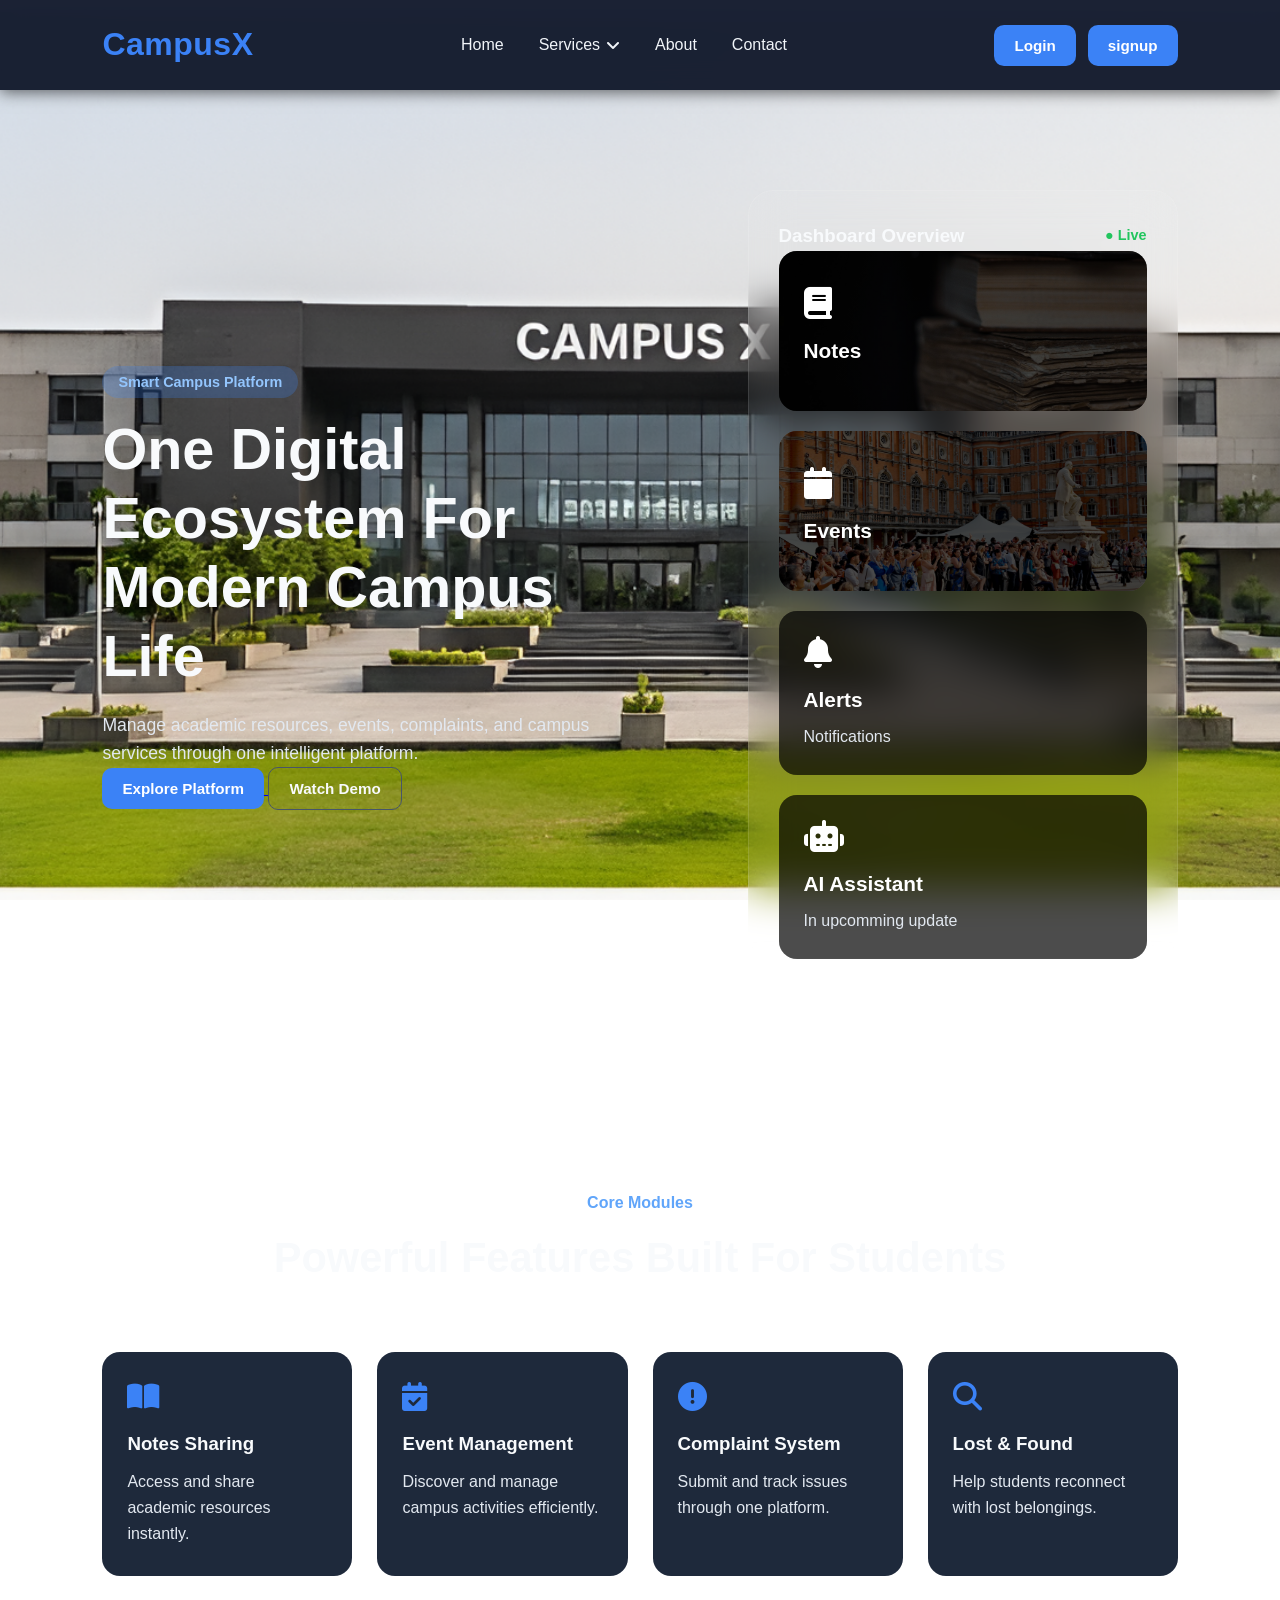
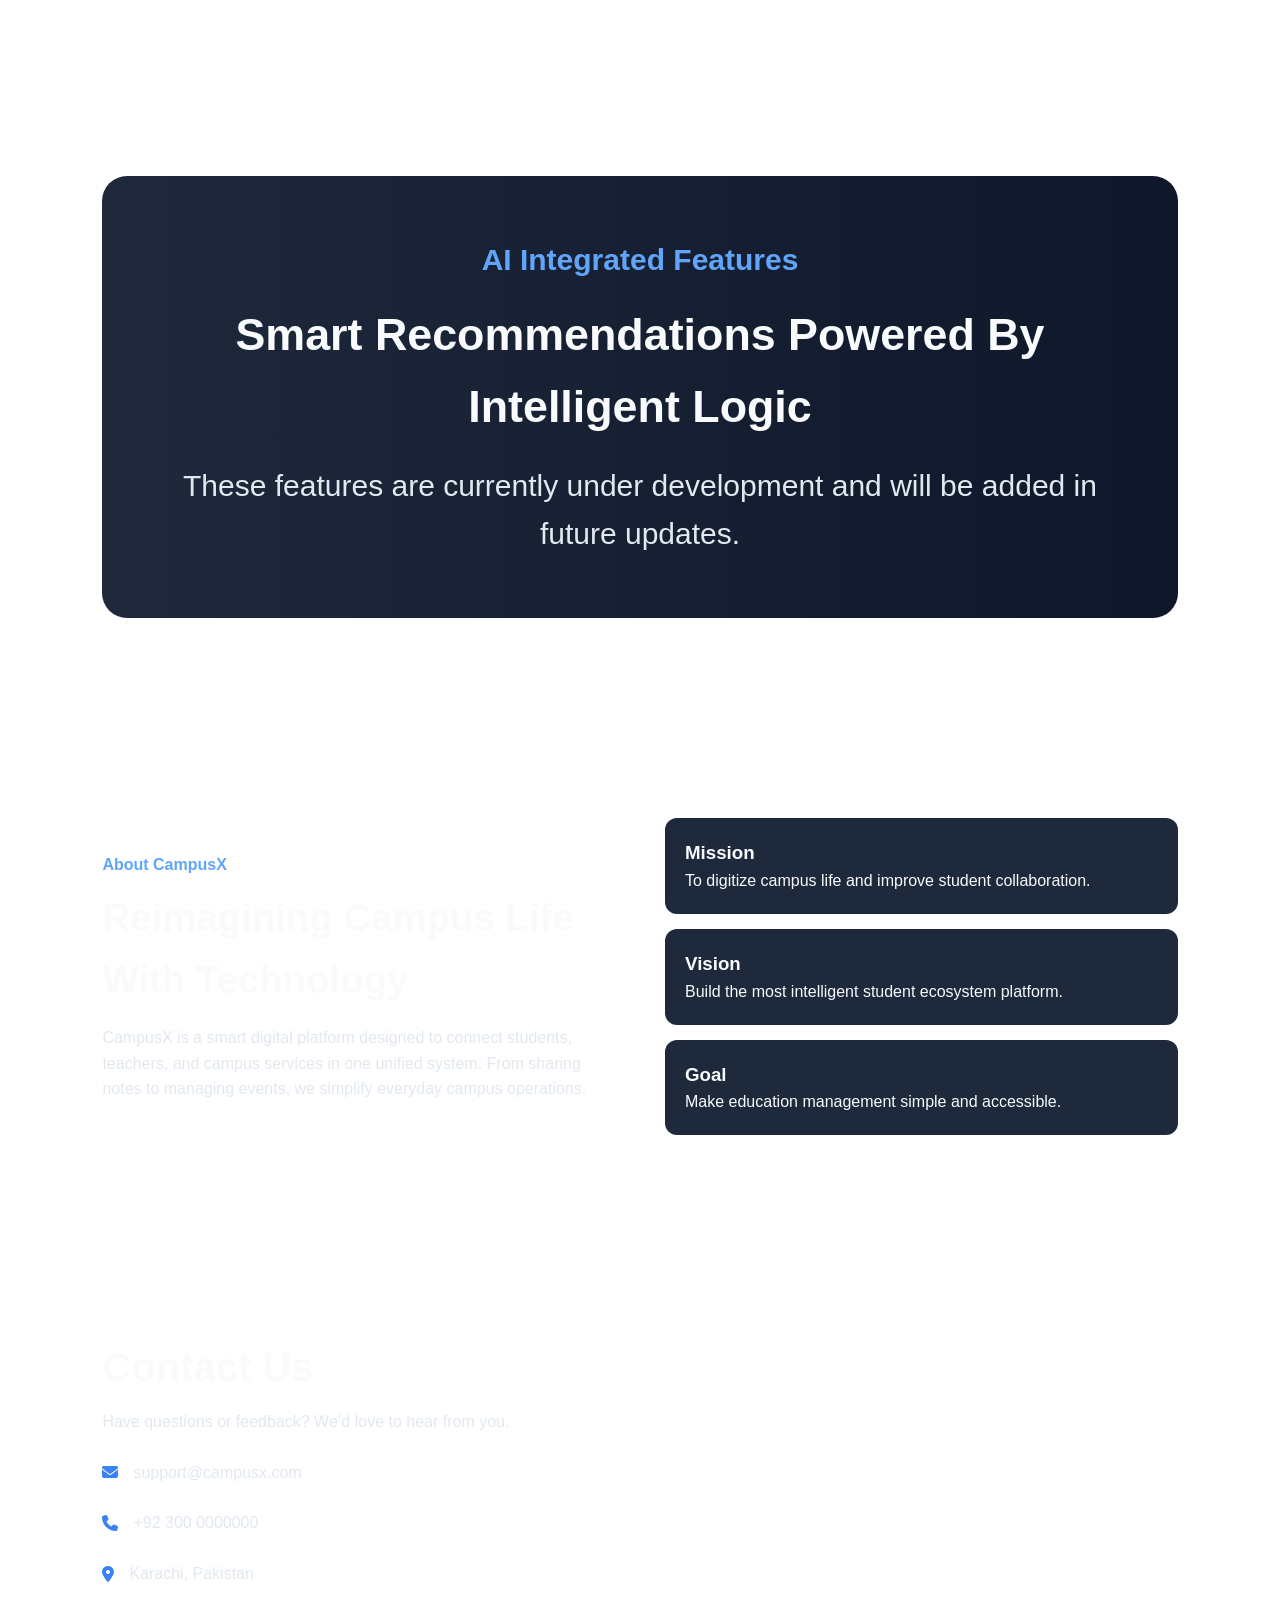
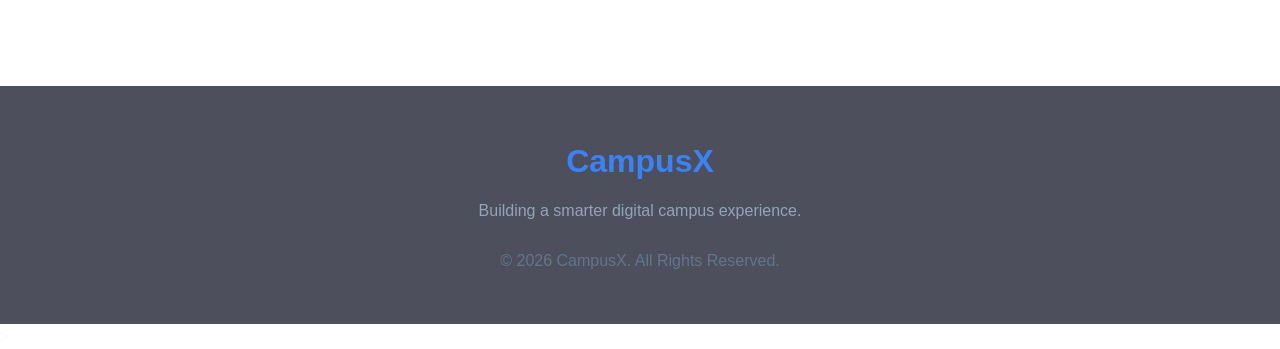
==== CampusX/FRONTEND/html/index.html @ cc193597 "Add files via upload" ====
<!DOCTYPE html>
<html lang="en">
<head>
    <meta charset="UTF-8">
    <meta name="viewport" content="width=device-width, initial-scale=1.0">
    <title>CampusX</title>

    <link rel="stylesheet" href="../css/index.css">
    <link rel="stylesheet" href="https://cdnjs.cloudflare.com/ajax/libs/font-awesome/6.5.1/css/all.min.css">
    <link rel="stylesheet" href="css/animation.css">
    <link rel="stylesheet" href="../css/responsive.css">
</head>
<body>
    
    <header class="navbar">

        <div class="logo">
            CampusX
        </div>
        <nav>
            <ul class="nav-links">
                <li><a href="#">Home</a></li>
           <li class="dropdown">
    <a href="#" class="dropdown-toggle">
        Services
        <i class="fa-solid fa-angle-down"></i>
    </a>

   <ul class="dropdown-menu" >
    <li><a href="notes.html">Notes</a></li>
    <li><a href="events.html">Events</a></li>
    <li><a href="complaints.html">Complaints</a></li>
    <li><a href="lostfound.html">Lost & Found</a></li>
    <li><a href="login.html">Login</a></li>
    <li><a href="notification.html">Notification</a></li>
    <li><a href="profile.html">Profile</a></li>
    <li><a href="signup.html">Signup</a></li>
</ul>
</li>
                <li><a href="#about">About</a></li>

                <li><a href="#contact">Contact</a></li>

            </ul>
        </nav>

        <div class="nav-buttons">

           <button class="login-btn" onclick="window.location.href='login.html'">
    Login
</button>

<button class="login-btn" onclick="window.location.href='signup.html'">
    signup
</button>

        </div>

    </header>

    <!-- HERO -->
    <section class="hero">

        <div class="hero-content">

            <span class="tag">Smart Campus Platform</span>

            <h1>One Digital Ecosystem For Modern Campus Life</h1>

            <p>
                Manage academic resources, events, complaints,
                and campus services through one intelligent platform.
            </p>

            <div class="hero-buttons">

                <a href="dashboard.html">
                    <button class="primary-btn">Explore Platform</button>
                </a>

                <button class="secondary-btn">Watch Demo</button>

            </div>

        </div>

        <div class="hero-dashboard">

            <div class="dashboard-top">
                <h3>Dashboard Overview</h3>
                <span class="live-status">● Live</span>
            </div>

            <div class="dashboard-cards">

    <div class="mini-card notes-card">
        <div class="card-content">
            <i class="fa-solid fa-book"></i>
            <div>
                <h4>Notes</h4>
                <p></p>
            </div>
        </div>
    </div>

    <div class="mini-card events-card">
        <div class="card-content">
            <i class="fa-solid fa-calendar"></i>
            <div>
                <h4>Events</h4>
                
            </div>
        </div>
    </div>

    <div class="mini-card alerts-card">
        <div class="card-content">
            <i class="fa-solid fa-bell"></i>
            <div>
                <h4>Alerts</h4>
                <p>Notifications</p>
            </div>
        </div>
    </div>

    <div class="mini-card ai-card">
        <div class="card-content">
            <i class="fa-solid fa-robot"></i>
            <div>
                <h4>AI Assistant</h4>
                <p>In upcomming update</p>
            </div>
        </div>
 
            </div>

        </div>

    </section>

    <!-- FEATURES -->
    <section class="features">

        <div class="section-title">
            <span>Core Modules</span>
            <h2>Powerful Features Built For Students</h2>
        </div>

        <div class="feature-grid">

            <div class="feature-card">
                <i class="fa-solid fa-book-open"></i>
                <h3>Notes Sharing</h3>
                <p>Access and share academic resources instantly.</p>
            </div>

            <div class="feature-card">
                <i class="fa-solid fa-calendar-check"></i>
                <h3>Event Management</h3>
                <p>Discover and manage campus activities efficiently.</p>
            </div>

            <div class="feature-card">
                <i class="fa-solid fa-circle-exclamation"></i>
                <h3>Complaint System</h3>
                <p>Submit and track issues through one platform.</p>
            </div>

            <div class="feature-card">
                <i class="fa-solid fa-magnifying-glass"></i>
                <h3>Lost & Found</h3>
                <p>Help students reconnect with lost belongings.</p>
            </div>

        </div>

    </section>

    <!-- AI SECTION -->
    <section class="ai-section">

        <div class="ai-content">

            <span>AI Integrated Features</span>

            <h2>Smart Recommendations Powered By Intelligent Logic</h2>

            <p>
                These features are currently under development and will be added in future updates.
            </p>

        </div>

    </section>

    <!-- ABOUT -->
    <section class="about-section" id="about">

        <div class="about-container">

            <div class="about-text">
                <span>About CampusX</span>
                <h2>Reimagining Campus Life With Technology</h2>
                <p>
                    CampusX is a smart digital platform designed to connect students, teachers,
                    and campus services in one unified system. From sharing notes to managing events,
                    we simplify everyday campus operations.
                </p>
            </div>

            <div class="about-boxes">

                <div class="about-card">
                    <h3>Mission</h3>
                    <p>To digitize campus life and improve student collaboration.</p>
                </div>

                <div class="about-card">
                    <h3>Vision</h3>
                    <p>Build the most intelligent student ecosystem platform.</p>
                </div>

                <div class="about-card">
                    <h3>Goal</h3>
                    <p>Make education management simple and accessible.</p>
                </div>

            </div>

        </div>

    </section>

    <!-- CONTACT -->
    <section class="contact-section" id="contact">

        <div class="contact-container">

            <div class="contact-info">

                <h2>Contact Us</h2>

                <p>Have questions or feedback? We’d love to hear from you.</p>

                <div class="contact-item">
                    <i class="fa-solid fa-envelope"></i>
                    <span>support@campusx.com</span>
                </div>

                <div class="contact-item">
                    <i class="fa-solid fa-phone"></i>
                    <span>+92 300 0000000</span>
                </div>

                <div class="contact-item">
                    <i class="fa-solid fa-location-dot"></i>
                    <span>Karachi, Pakistan</span>
                </div>

            </div>


        </div>

    </section>

    <!-- FOOTER -->
    <footer class="footer">

        <div class="footer-content">
            <h3>CampusX</h3>
            <p>Building a smarter digital campus experience.</p>
        </div>

        <p class="copyright">
            © 2026 CampusX. All Rights Reserved.
        </p>

    </footer>

    <script>
        const dropdown = document.querySelector(".dropdown");
        const toggle = document.querySelector(".dropdown-toggle");

        toggle.addEventListener("click", function (e) {
            e.preventDefault();
            dropdown.classList.toggle("active");
        });

        document.addEventListener("click", function (e) {
            if (!dropdown.contains(e.target)) {
                dropdown.classList.remove("active");
            }
        });
    </script>

</body>

</html>>
---- CampusX/FRONTEND/css/index.css ----
* {
    margin: 0;
    padding: 0;
    box-sizing: border-box;
    font-family: Arial, Helvetica, sans-serif;
}

body {
    background-image:
       
        url("../assets/1.png");

    background-size: cover;
    background-position: center;
    background-repeat: no-repeat;
    background-attachment: fixed;

    color: #f8fafc;
    line-height: 1.6;
}
/* Navbar */
.navbar {
    width: 100%;
    height: 90px;
    padding: 0 8%;
    display: flex;
    justify-content: space-between;
    align-items: center;
    background: rgba(15, 23, 42, 0.95);
    backdrop-filter: blur(12px);
    position: sticky;
    top: 0;
    z-index: 1000;
    box-shadow: 0 2px 15px rgba(0, 0, 0, 0.6);
}

.logo {
    font-size: 2rem;
    font-weight: 800;
    color: #3b82f6;
    letter-spacing: 0.5px;
}

/* NAV LINKS */
.nav-links {
    display: flex;
    list-style: none;
    gap: 35px;
}

.nav-links li a {
    text-decoration: none;
    color: #f1f5f9;
    font-size: 1rem;
    font-weight: 500;
    transition: 0.3s;
}

.nav-links li a:hover {
    color: #3b82f6;
}

/* Dropdown */
.dropdown {
    position: relative;
}

.dropdown-toggle {
    display: flex;
    align-items: center;
    gap: 6px;
    text-decoration: none;
    cursor: pointer;
}

.dropdown-menu {
    position: absolute;
    top: 100%;
    left: 0;
    background: #ffffff;
    min-width: 220px;
    border-radius: 10px;
    padding: 10px 0;
    box-shadow: 0 10px 25px rgba(0,0,0,0.2);

    opacity: 0;
    visibility: hidden;
    transform: translateY(10px);
    transition: 0.3s ease;
    z-index: 999;
    list-style: none;
    
}


.dropdown-menu li a {
    display: block;
    padding: 12px 18px;
    text-decoration: none;
    color: #1f2937;
    font-weight: 500;
    transition: 0.2s;
}

.dropdown-menu li a:hover {
    background: #f3f4f6;
    color: #2563eb;
}

.dropdown.active .dropdown-menu {
    opacity: 1;
    visibility: visible;
    transform: translateY(0);
}

/* Buttons */
.nav-buttons {
    display: flex;
    gap: 12px;
}

.login-btn,
.signup-btn,
.primary-btn,
.secondary-btn {
    padding: 12px 20px;
    border-radius: 10px;
    cursor: pointer;
    font-size: 0.95rem;
    font-weight: 600;
    transition: 0.3s;
    
}

.login-btn {
    background: transparent;
    border: 1px solid #3b82f6;
    color: #f8fafc;
}


.signup-btn,
.primary-btn,.login-btn {
    background: #3b82f6;
    color: white;
    border: none;
}

.signup-btn:hover,
.primary-btn:hover,.login-btn:hover  {
    background: #2c0eda;
    transform: translateY(-2px);
        box-shadow: 0 8px 32px rgb(111, 184, 244);

}

.secondary-btn {
    background: transparent;
    border: 1px solid #475569;
    color: #f8fafc;
}

.secondary-btn:hover {
    background: #1e293b;
}

/* HERO */
.hero {
    min-height: 100vh;
    padding: 100px 8%;
    display: flex;
    justify-content: space-between;
    align-items: center;
    gap: 50px;
}

.hero-content {
    width: 50%;
}

.tag {
    background: rgba(59, 130, 246, 0.25);
    color: #93c5fd;
    padding: 8px 16px;
    border-radius: 30px;
    font-size: 0.9rem;
    font-weight: 600;
}

.hero-content h1 {
    font-size: 3.6rem;
    margin-top: 20px;
    line-height: 1.2;
    font-weight: 800;
}

.hero-content p {
    margin-top: 20px;
    font-size: 1.1rem;
    color: #e2e8f0;
}

/* Dashboard */
.hero-dashboard {
    width: 40%;
    background: rgba(255, 255, 255, 0.05);
    border: 1px solid rgba(255, 255, 255, 0.1);
    backdrop-filter: blur(20px);
    border-radius: 25px;
    padding: 30px;
}

.dashboard-top {
    display: flex;
    justify-content: space-between;
    align-items: center;
}

.live-status {
    color: #22c55e;
    font-size: 0.9rem;
    font-weight: 600;
}

.dashboard-cards {
    display: grid;
    grid-template-columns: repeat(auto-fit, minmax(220px, 1fr));
    gap: 20px;
}

.mini-card {
    min-height: 160px;
    padding: 25px;
    border-radius: 18px;
    background-size: cover;
    background-position: center;
    background-repeat: no-repeat;

    display: flex;
    align-items: center;

    position: relative;
    overflow: hidden;

    transition: all 0.3s ease;
}

.mini-card::before {
    content: "";
    position: absolute;
    inset: 0;
    background: rgba(0,0,0,0.5);
}

.mini-card:hover {
    transform: translateY(-8px) scale(1.03);
}

.card-content {
    position: relative;
    z-index: 1;
    color: white;
}

.mini-card i {
    font-size: 2rem;
    margin-bottom: 15px;
    color: #fff;
}

.mini-card h4 {
    font-size: 1.3rem;
    margin-bottom: 8px;
}

.mini-card p {
    color: #e2e8f0;
}

/* Individual Background Images */

.notes-card {
    background-image:
        linear-gradient(rgba(0,0,0,.4), rgba(0,0,0,.4)),
        url("../assets/notes.jpg");
}

.events-card {
    background-image:
        linear-gradient(rgba(0,0,0,.4), rgba(0,0,0,.4)),
        url("../assets/events.jpg");
}

.alerts-card {
    background-image:
        linear-gradient(rgba(0,0,0,.4), rgba(0,0,0,.4)),
        url("../assets/alerts.jpg");
}

.ai-card {
    background-image:
        linear-gradient(rgba(0,0,0,.4), rgba(0,0,0,.4)),
        url("../assets/ai.jpg");
}

/* FEATURES */
.features {
    padding: 100px 8%;
}

.section-title {
    text-align: center;
}

.section-title span {
    color: #60a5fa;
    font-weight: 600;
}

.section-title h2 {
    margin-top: 10px;
    font-size: 2.6rem;
    font-weight: 800;
}

.feature-grid {
    margin-top: 60px;
    display: grid;
    grid-template-columns: repeat(4, 1fr);
    gap: 25px;
}

.feature-card {
    background-color: #1e293b;
    padding: 30px 25px;
    border-radius: 18px;
    transition: 0.3s;
}

.feature-card:hover {
    transform: translateY(-8px);
    background-color: #334155;
}

.feature-card i {
    font-size: 1.8rem;
    color: #3b82f6;
}

.feature-card h3 {
    margin-top: 15px;
    font-weight: 700;
}

.feature-card p {
    margin-top: 10px;
    color: #e2e8f0;
}

/* AI SECTION */
.ai-section {
    padding: 100px 8%;
    text-align: center;
}

.ai-content {
    background: linear-gradient(to right, #1e293b, #0f172a);
    padding: 60px 40px;
    border-radius: 25px;
}

.ai-content span {
    color: #60a5fa;
    font-weight: 600;
    font-size: 30px;
}

.ai-content h2 {
    margin-top: 15px;
    font-size: 2.8rem;
    font-weight: 800;
}

.ai-content p {
    margin-top: 20px;
    color: #e2e8f0;
    font-size: 30px;
    
}

/* ABOUT */
.about-section {
    padding: 100px 8%;
}

.about-container {
    display: flex;
    justify-content: space-between;
    gap: 50px;
    align-items: center;
}

.about-text {
    width: 50%;
}

.about-text span {
    color: #60a5fa;
    font-weight: 600;
}

.about-text h2 {
    font-size: 2.4rem;
    margin-top: 10px;
    font-weight: 800;
}

.about-text p {
    margin-top: 15px;
    color: #e2e8f0;
}

.about-boxes {
    width: 50%;
    display: flex;
    flex-direction: column;
    gap: 15px;
}

.about-card {
    background: #1e293b;
    padding: 20px;
    border-radius: 12px;
    transition: 0.3s;
}

.about-card:hover {
    background: #334155;
    transform: translateY(-5px);
}

/* CONTACT */
.contact-section {
    padding: 100px 8%;
    background: transparent;
}
.contact-container {
    display: flex;
    justify-content: space-between;
    gap: 60px;
    align-items: flex-start;
}

/* LEFT TEXT */
.contact-info {
    width: 40%;
}

.contact-info h2 {
    font-size: 2.5rem;
    font-weight: 800;
}

.contact-info p {
    margin-top: 10px;
    color: #e2e8f0;
}

.contact-item {
    margin-top: 25px;
    display: flex;
    align-items: center;
    gap: 15px;
    color: #e2e8f0;
    font-weight: 500;
}

.contact-item i {
    color: #3b82f6;
}

/* RIGHT SIDE ALIGN FIX */
.contact-form {
    width: 50%;
    display: flex;
    flex-direction: column;
    gap: 15px;
}

/* FOOTER */
.footer {
    padding: 50px 8%;
    text-align: center;
    background: rgba(2,6,23,.7);
    backdrop-filter: blur(10px);
}
.footer-content h3 {
    font-size: 2rem;
    color: #3b82f6;
    font-weight: 800;
}

.footer-content p {
    margin-top: 10px;
    color: #94a3b8;
}

.copyright {
    margin-top: 25px;
    color: #64748b;
}

/* RESPONSIVE */
@media (max-width: 992px) {

    .hero {
        flex-direction: column;
    }

    .hero-content,
    .hero-dashboard {
        width: 100%;
    }

    .feature-grid {
        grid-template-columns: repeat(2, 1fr);
    }

    .about-container,
    .contact-container {
        flex-direction: column;
    }

    .about-text,
    .about-boxes,
    .contact-info,
    .contact-form {
        width: 100%;
    }
}

@media (max-width: 768px) {

    .navbar {
        flex-direction: column;
        height: auto;
        padding: 20px;
    }

    .nav-links {
        flex-direction: column;
        align-items: center;
    }

    .hero-content h1 {
        font-size: 2.6rem;
    }

    .feature-grid {
        grid-template-columns: 1fr;
    }

    .dashboard-cards {
        grid-template-columns: 1fr;
    }
}
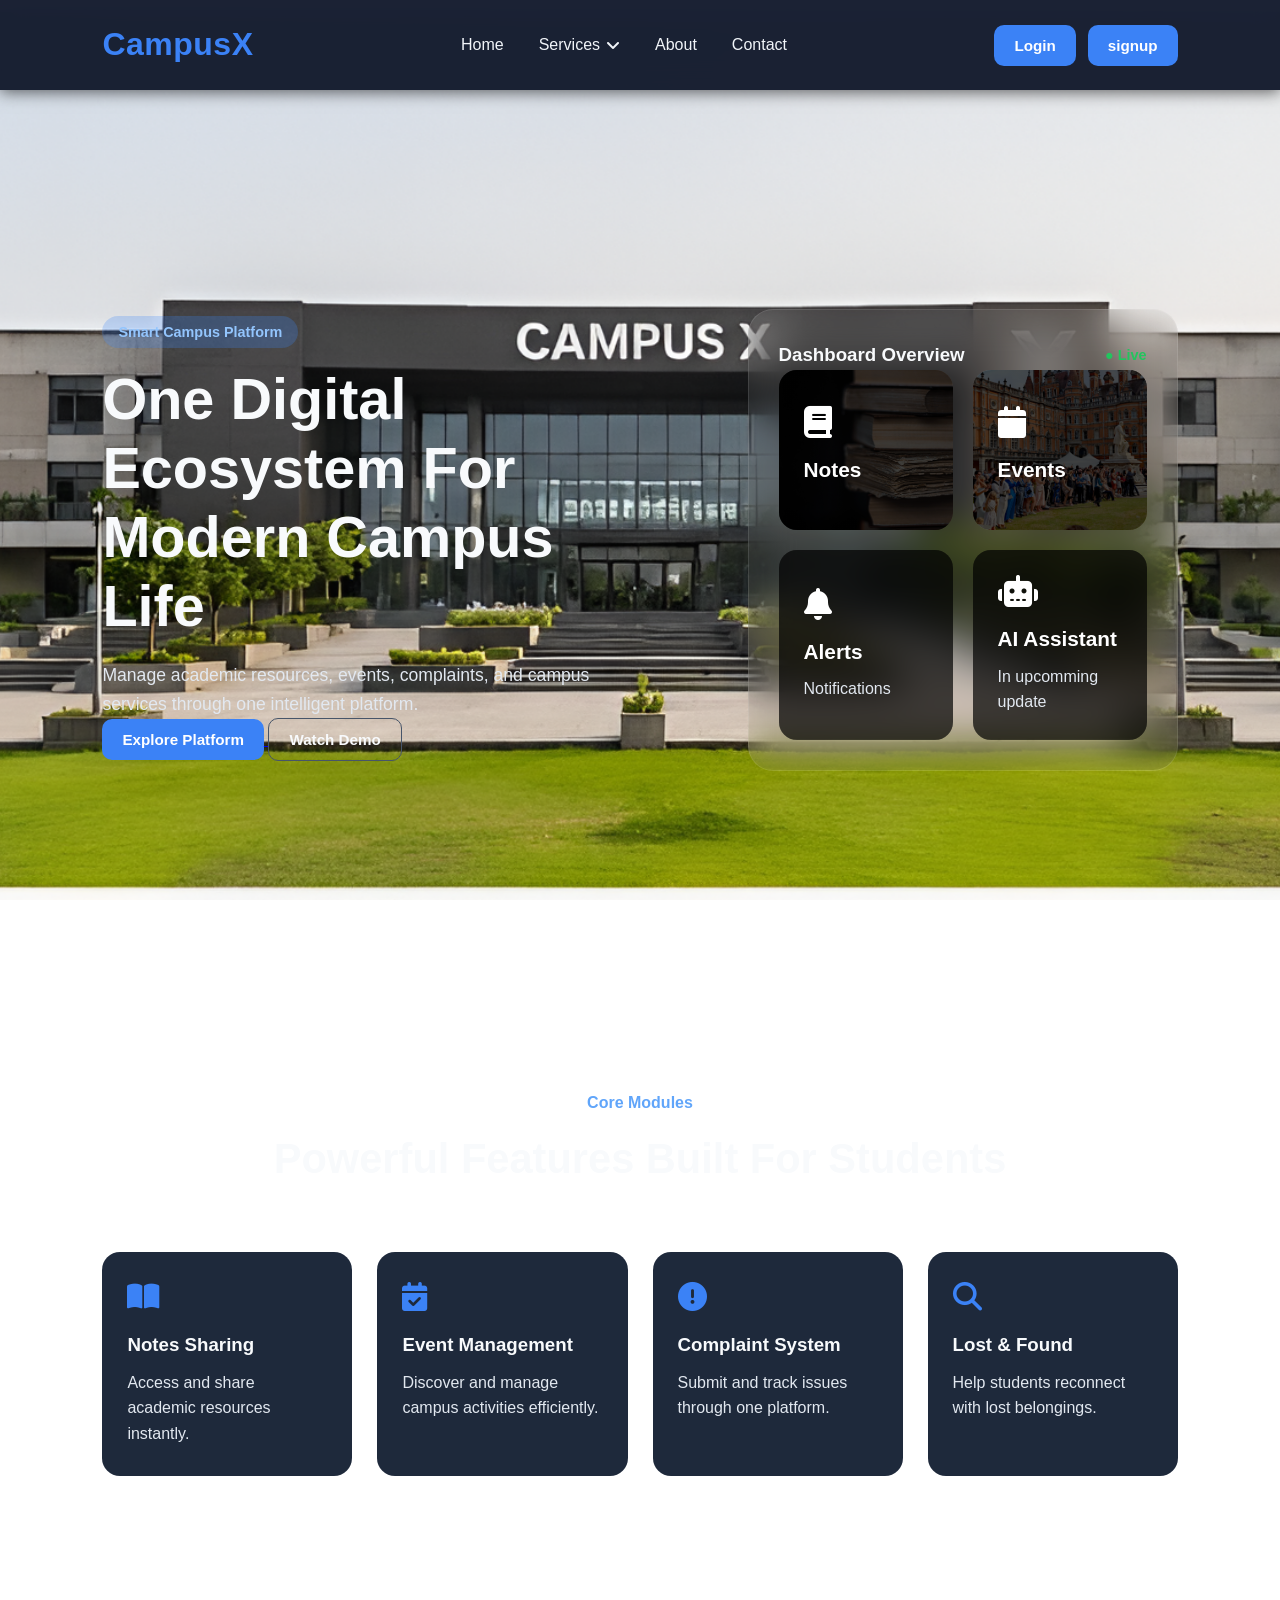
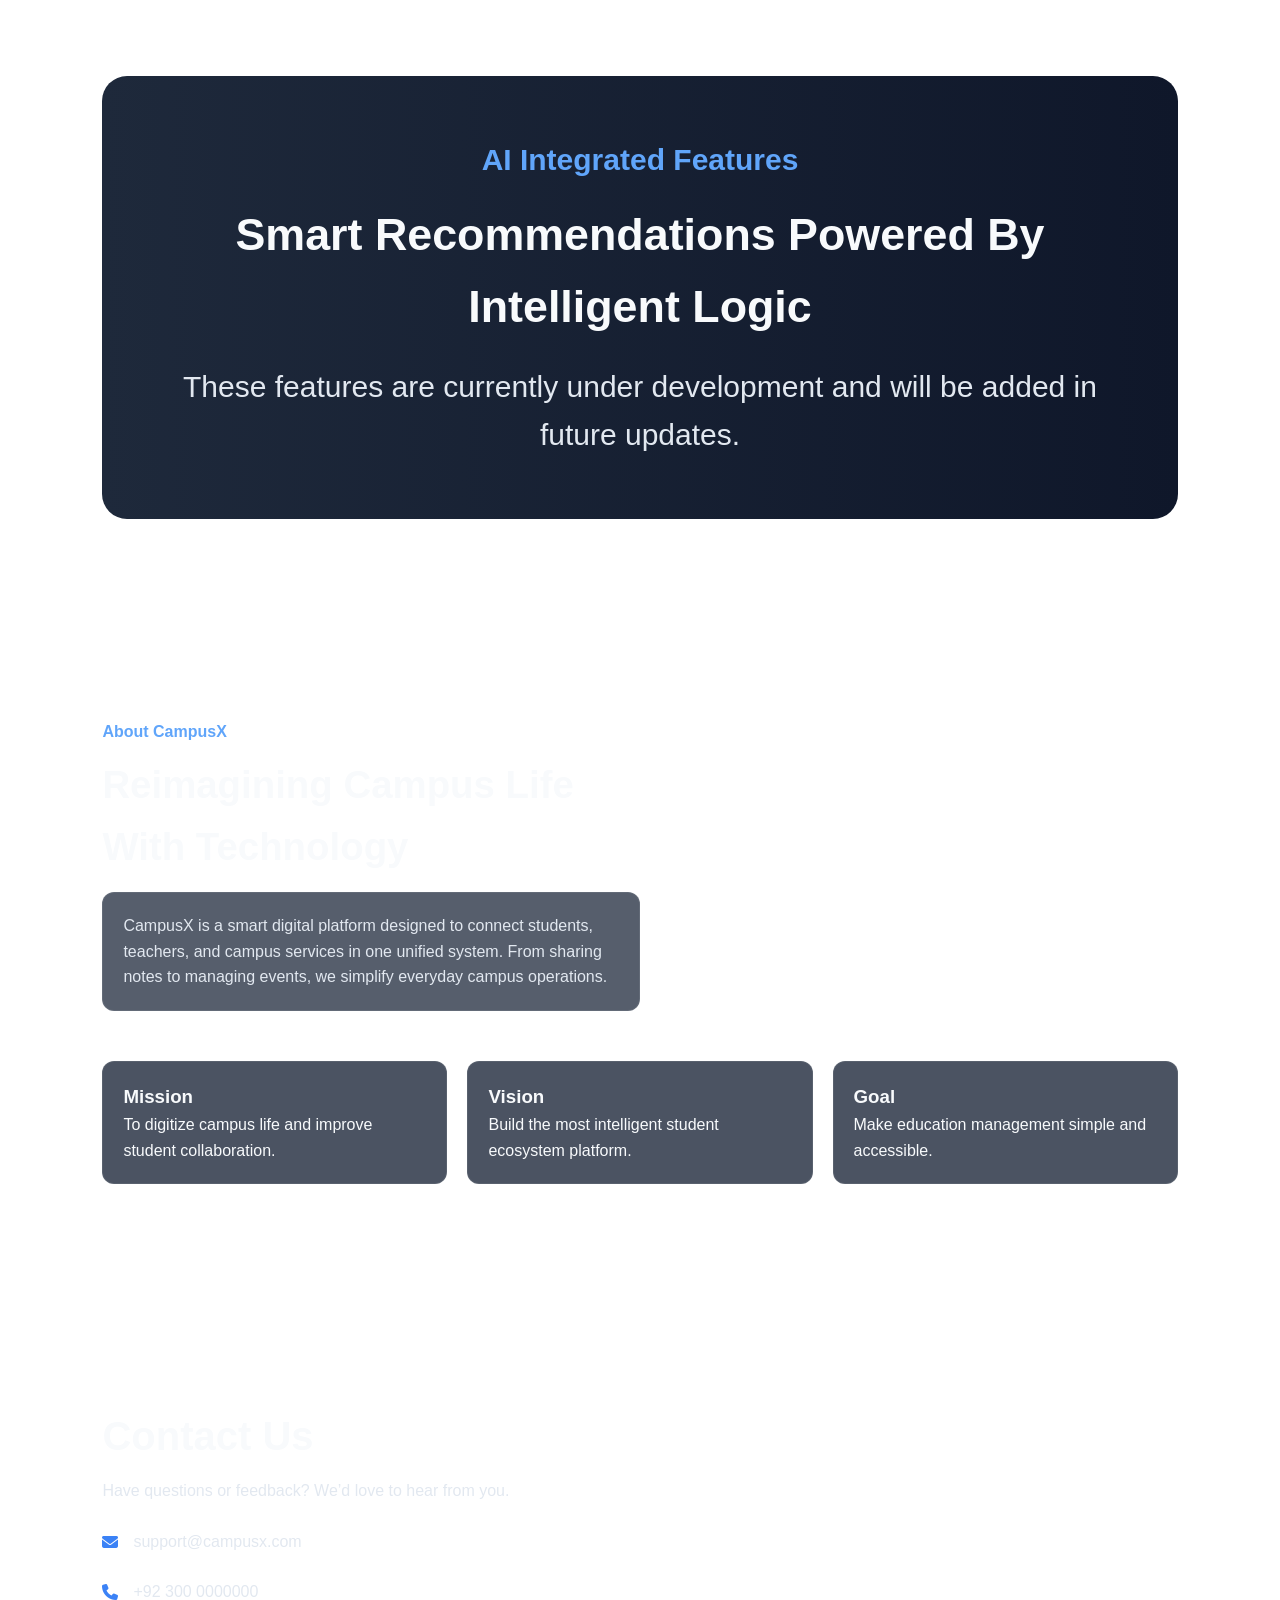
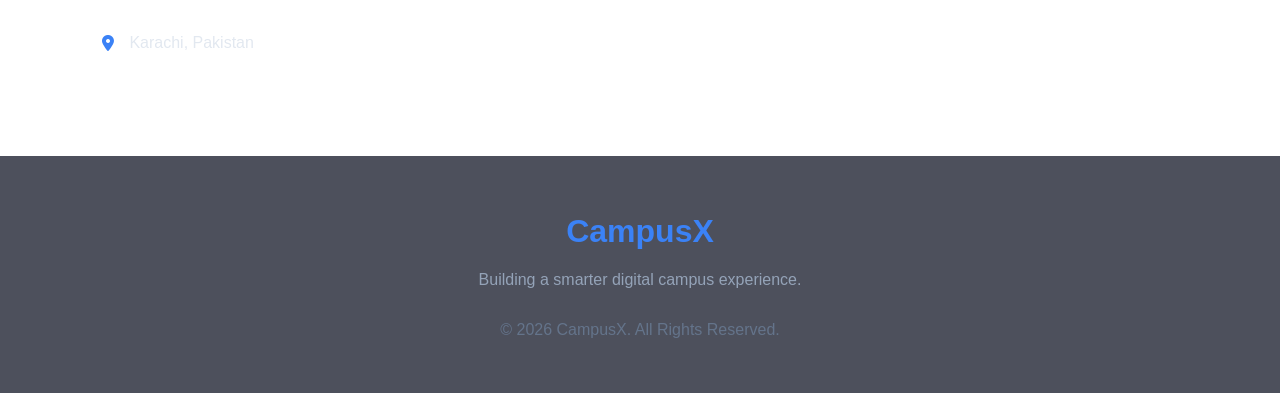
==== commit 2969c29c: "." ====
--- a/CampusX/FRONTEND/html/index.html
+++ b/CampusX/FRONTEND/html/index.html
@@ -296,4 +296,4 @@
 
 </body>
 
-</html>>+</html>
--- a/CampusX/FRONTEND/css/index.css
+++ b/CampusX/FRONTEND/css/index.css
@@ -224,7 +224,7 @@
 
 .dashboard-cards {
     display: grid;
-    grid-template-columns: repeat(auto-fit, minmax(220px, 1fr));
+    grid-template-columns: repeat(2, 1fr);
     gap: 20px;
 }
 
@@ -394,10 +394,11 @@
 }
 
 .about-container {
-    display: flex;
-    justify-content: space-between;
-    gap: 50px;
-    align-items: center;
+.about-container {
+    display: flex;
+    flex-direction: column;
+    gap: 30px;
+}
 }
 
 .about-text {
@@ -418,13 +419,17 @@
 .about-text p {
     margin-top: 15px;
     color: #e2e8f0;
+    background: rgba(30, 41, 59, 0.75);
+    padding: 20px;
+    border-radius: 12px;
+    backdrop-filter: blur(10px);
+    border: 1px solid rgba(255,255,255,0.08);
 }
 
 .about-boxes {
-    width: 50%;
-    display: flex;
-    flex-direction: column;
-    gap: 15px;
+    display: grid;
+    grid-template-columns: repeat(3, 1fr);
+    gap: 20px;
 }
 
 .about-card {
@@ -432,6 +437,12 @@
     padding: 20px;
     border-radius: 12px;
     transition: 0.3s;
+    margin-top: 50px;
+    margin-bottom: 20px;
+    background: rgba(30, 41, 59, 0.8);
+    backdrop-filter: blur(10px);
+    border: 1px solid rgba(255,255,255,0.08);
+
 }
 
 .about-card:hover {
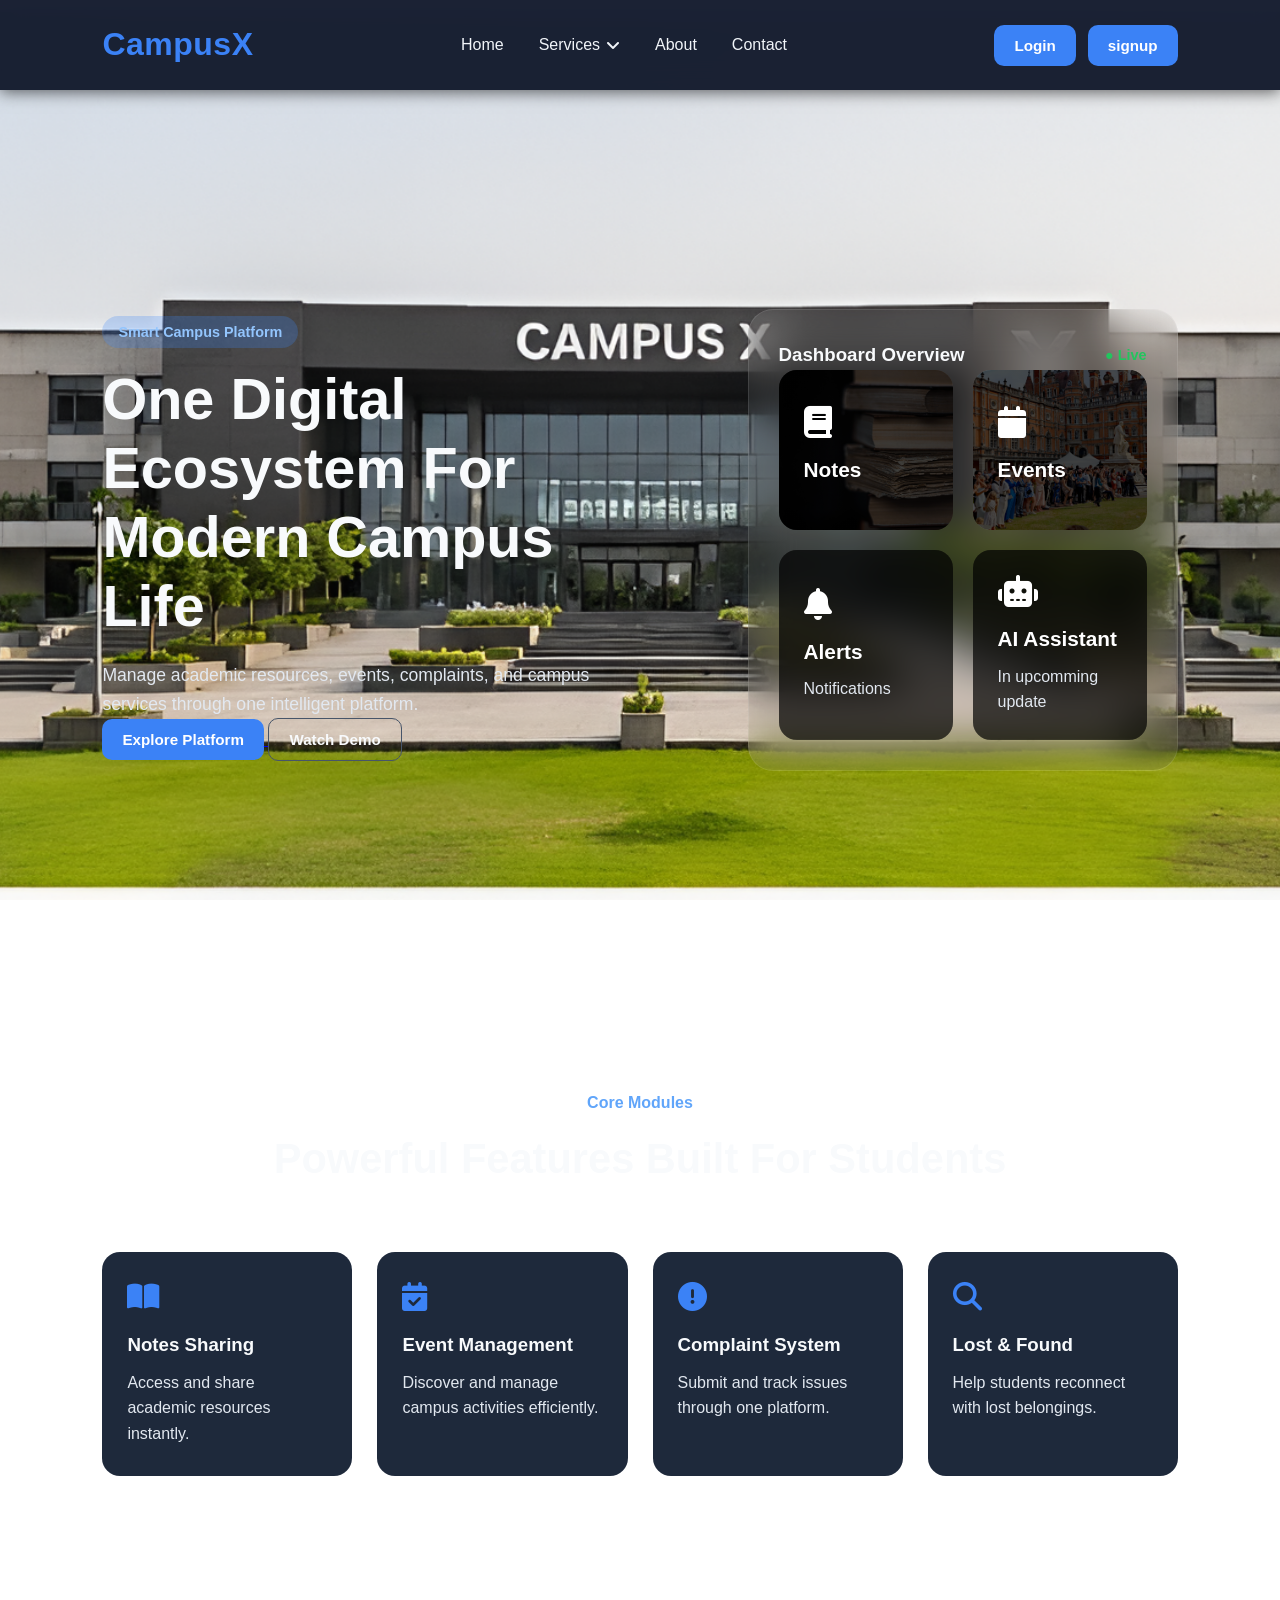
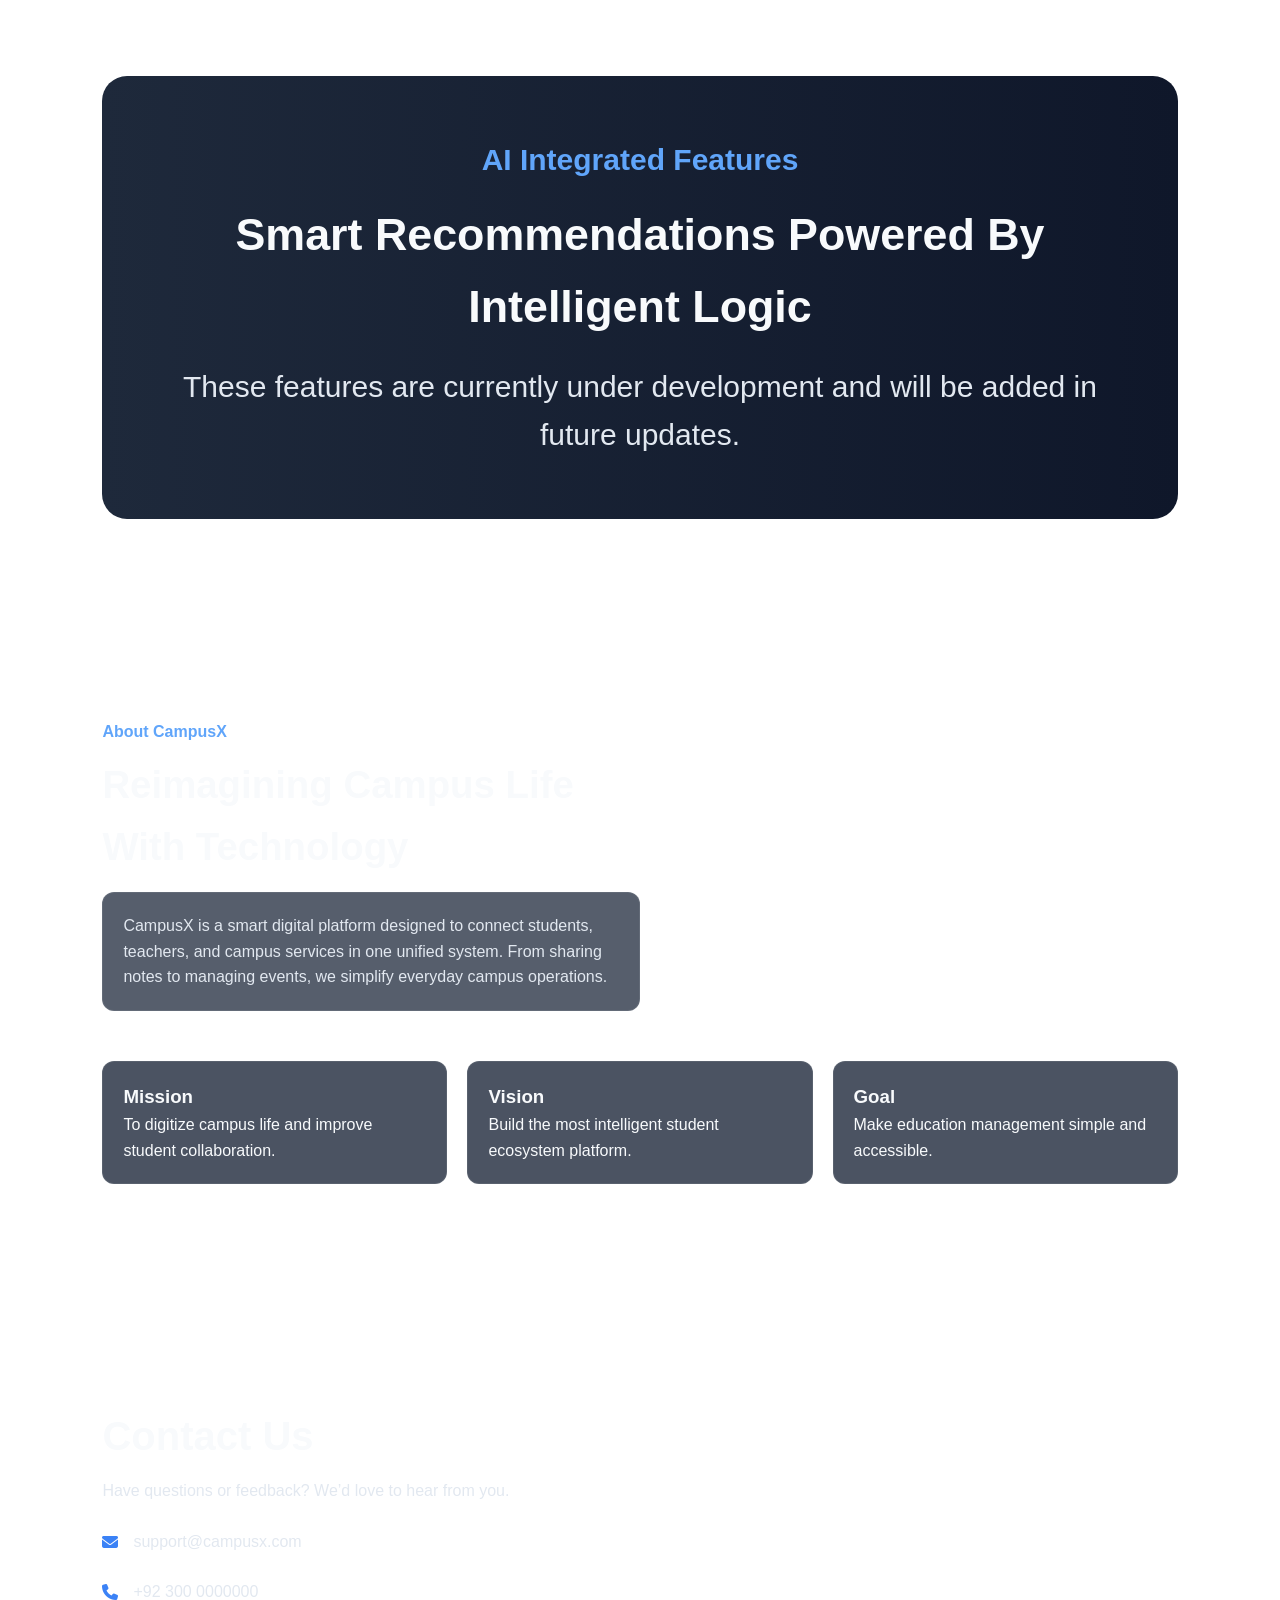
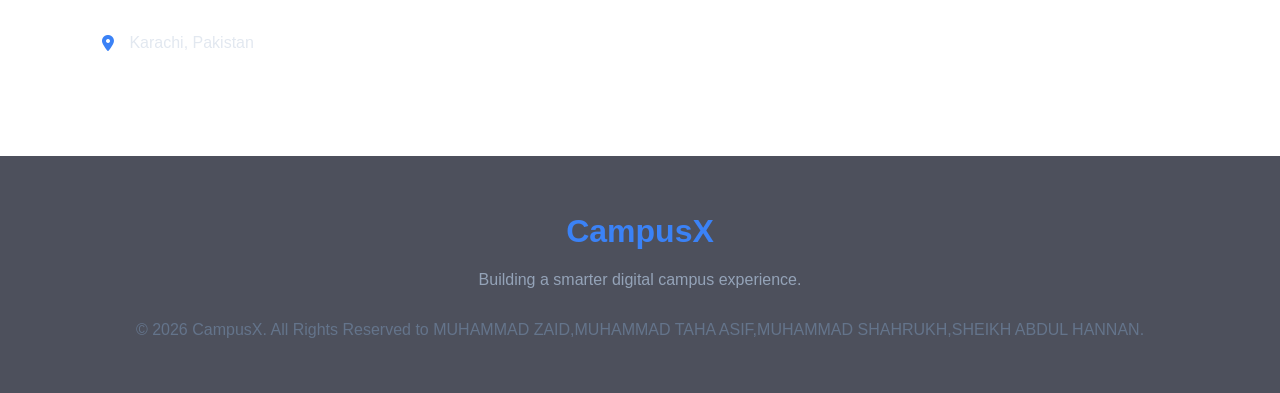
==== commit 02978e83: "." ====
--- a/CampusX/FRONTEND/html/index.html
+++ b/CampusX/FRONTEND/html/index.html
@@ -273,7 +273,7 @@
         </div>
 
         <p class="copyright">
-            © 2026 CampusX. All Rights Reserved.
+            © 2026 CampusX. All Rights Reserved to MUHAMMAD ZAID,MUHAMMAD TAHA ASIF,MUHAMMAD SHAHRUKH,SHEIKH ABDUL HANNAN.
         </p>
 
     </footer>
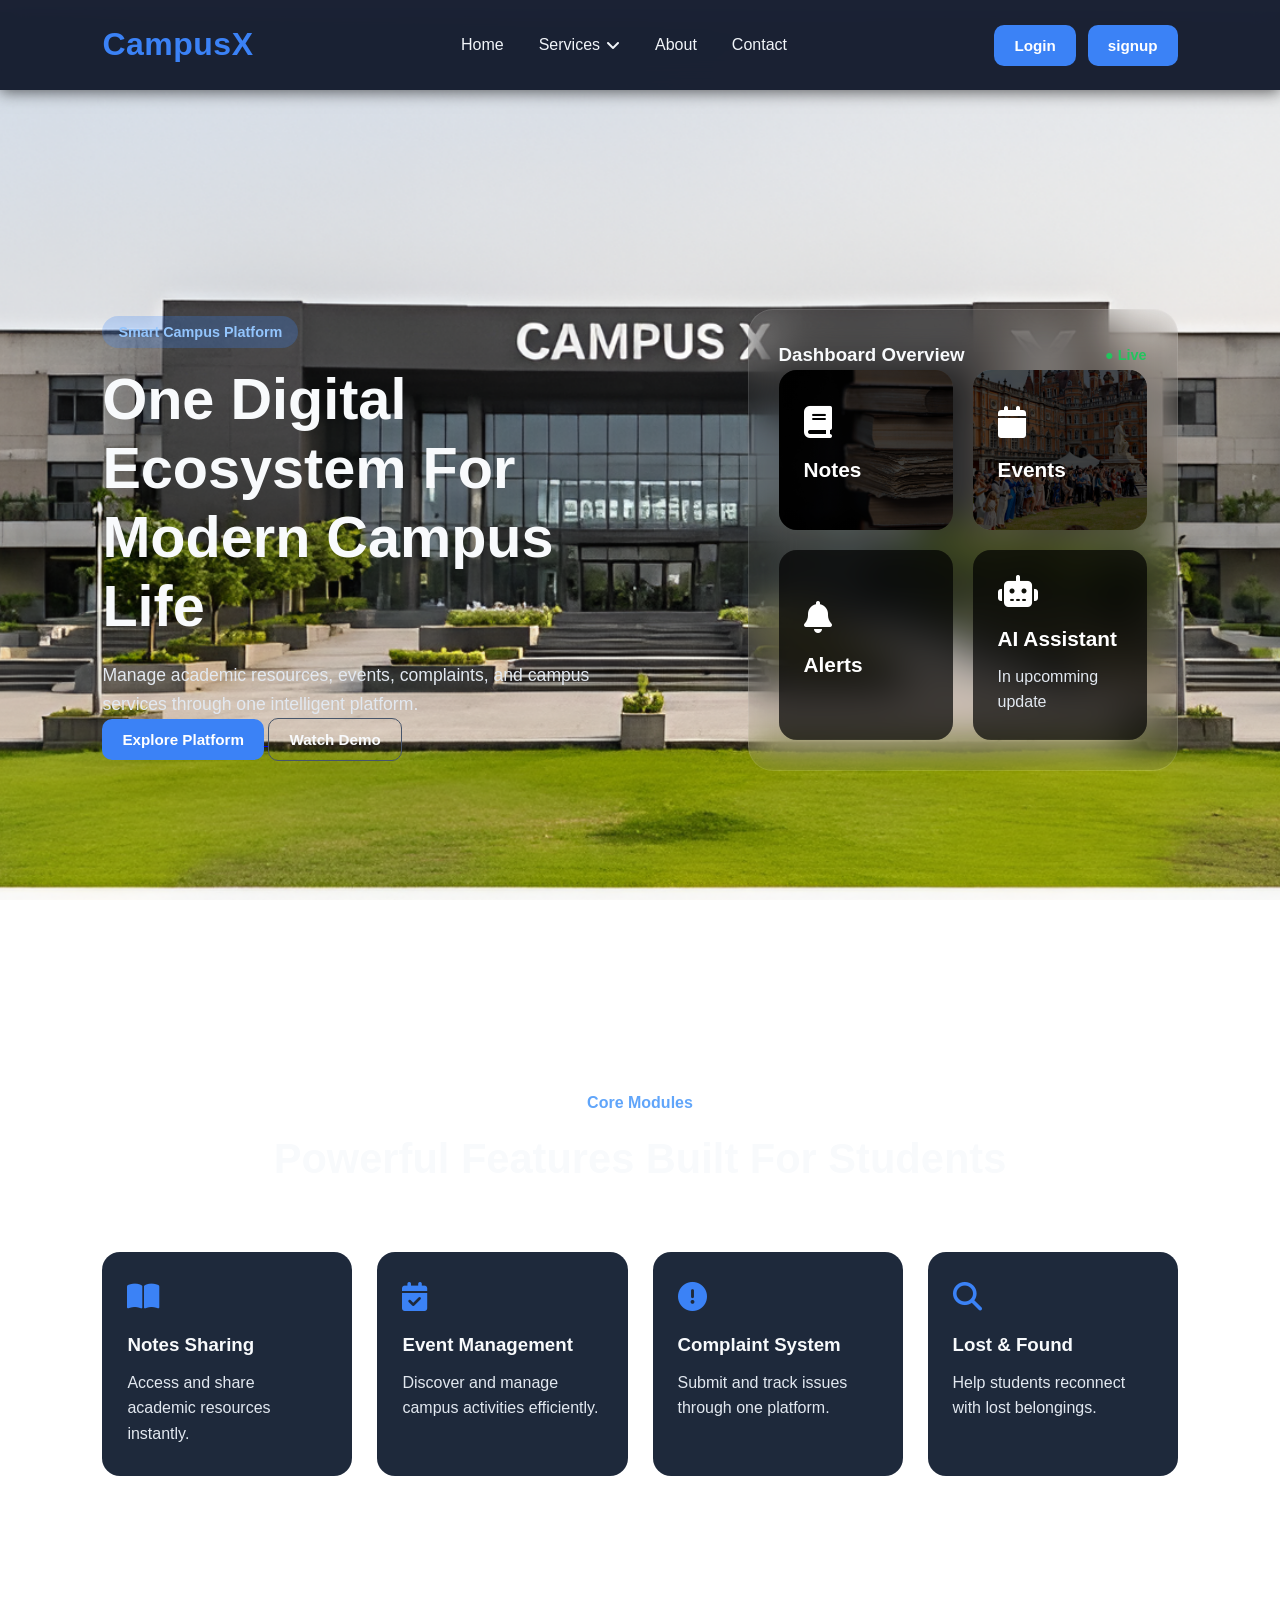
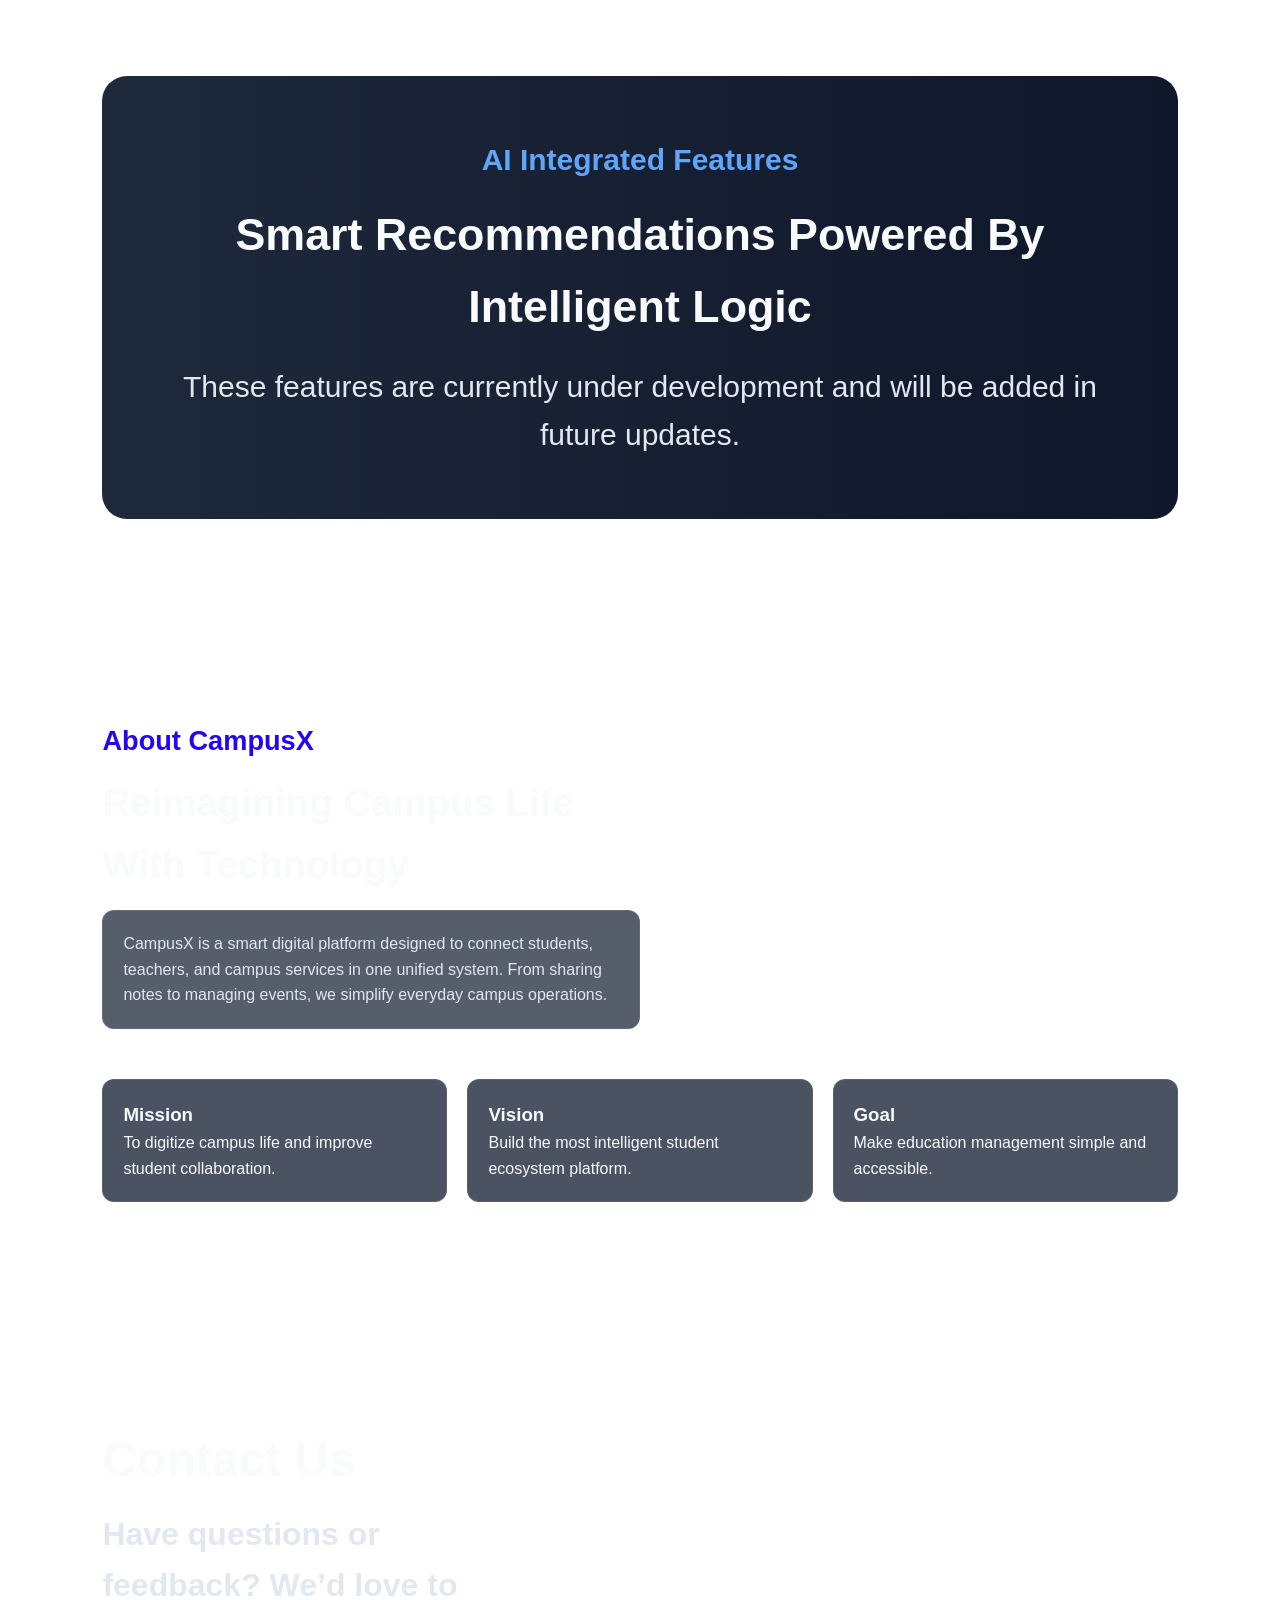
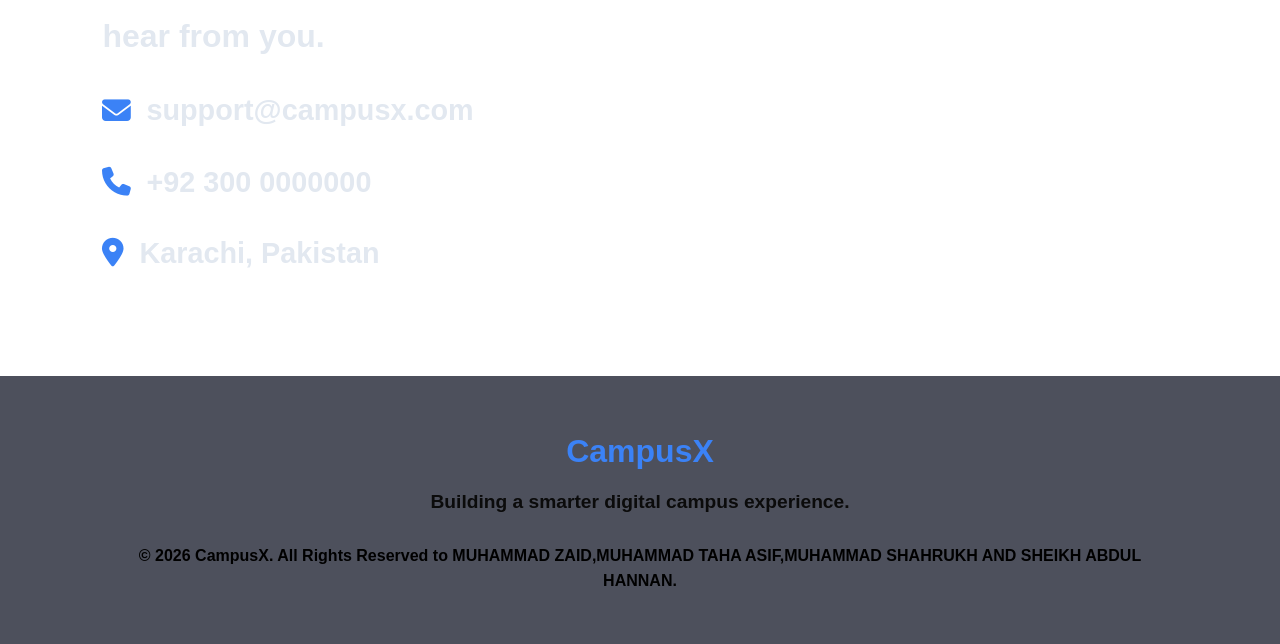
==== commit f71ac43a: "comp" ====
--- a/CampusX/FRONTEND/html/index.html
+++ b/CampusX/FRONTEND/html/index.html
@@ -97,8 +97,9 @@
         <div class="card-content">
             <i class="fa-solid fa-book"></i>
             <div>
-                <h4>Notes</h4>
-                <p></p>
+                <a href="notes.html" style="color: white;  text-decoration: none;">
+    <h4>Notes</h4>
+</a>
             </div>
         </div>
     </div>
@@ -107,7 +108,9 @@
         <div class="card-content">
             <i class="fa-solid fa-calendar"></i>
             <div>
-                <h4>Events</h4>
+                <a href="events.html" style="color: white;  text-decoration: none;">
+    <h4>Events</h4>
+</a>
                 
             </div>
         </div>
@@ -117,8 +120,9 @@
         <div class="card-content">
             <i class="fa-solid fa-bell"></i>
             <div>
-                <h4>Alerts</h4>
-                <p>Notifications</p>
+                <a href="notifications.html" style="color: white;  text-decoration: none;">
+    <h4>Alerts</h4>
+</a>
             </div>
         </div>
     </div>
@@ -273,7 +277,7 @@
         </div>
 
         <p class="copyright">
-            © 2026 CampusX. All Rights Reserved to MUHAMMAD ZAID,MUHAMMAD TAHA ASIF,MUHAMMAD SHAHRUKH,SHEIKH ABDUL HANNAN.
+            © 2026 CampusX. All Rights Reserved to MUHAMMAD ZAID,MUHAMMAD TAHA ASIF,MUHAMMAD SHAHRUKH AND SHEIKH ABDUL HANNAN.
         </p>
 
     </footer>
--- a/CampusX/FRONTEND/css/index.css
+++ b/CampusX/FRONTEND/css/index.css
@@ -406,14 +406,16 @@
 }
 
 .about-text span {
-    color: #60a5fa;
+    color: #2206f4;
     font-weight: 600;
+    font-size: 1.7rem;
 }
 
 .about-text h2 {
     font-size: 2.4rem;
     margin-top: 10px;
     font-weight: 800;
+    
 }
 
 .about-text p {
@@ -454,6 +456,7 @@
 .contact-section {
     padding: 100px 8%;
     background: transparent;
+    font-weight: bold;
 }
 .contact-container {
     display: flex;
@@ -468,13 +471,15 @@
 }
 
 .contact-info h2 {
-    font-size: 2.5rem;
+    font-size: 3rem;
     font-weight: 800;
 }
 
 .contact-info p {
     margin-top: 10px;
     color: #e2e8f0;
+    font-weight: bold;
+    font-size: 2rem;
 }
 
 .contact-item {
@@ -483,7 +488,8 @@
     align-items: center;
     gap: 15px;
     color: #e2e8f0;
-    font-weight: 500;
+    font-weight: bold;
+    font-size: 1.8rem;
 }
 
 .contact-item i {
@@ -513,12 +519,15 @@
 
 .footer-content p {
     margin-top: 10px;
-    color: #94a3b8;
+    color: #0b0b0b;
+    FONT-WEIGHT: BOLD;
+    FONT-SIZE: 1.2REM;
 }
 
 .copyright {
     margin-top: 25px;
-    color: #64748b;
+    color: #000000;
+    font-weight: bold;
 }
 
 /* RESPONSIVE */
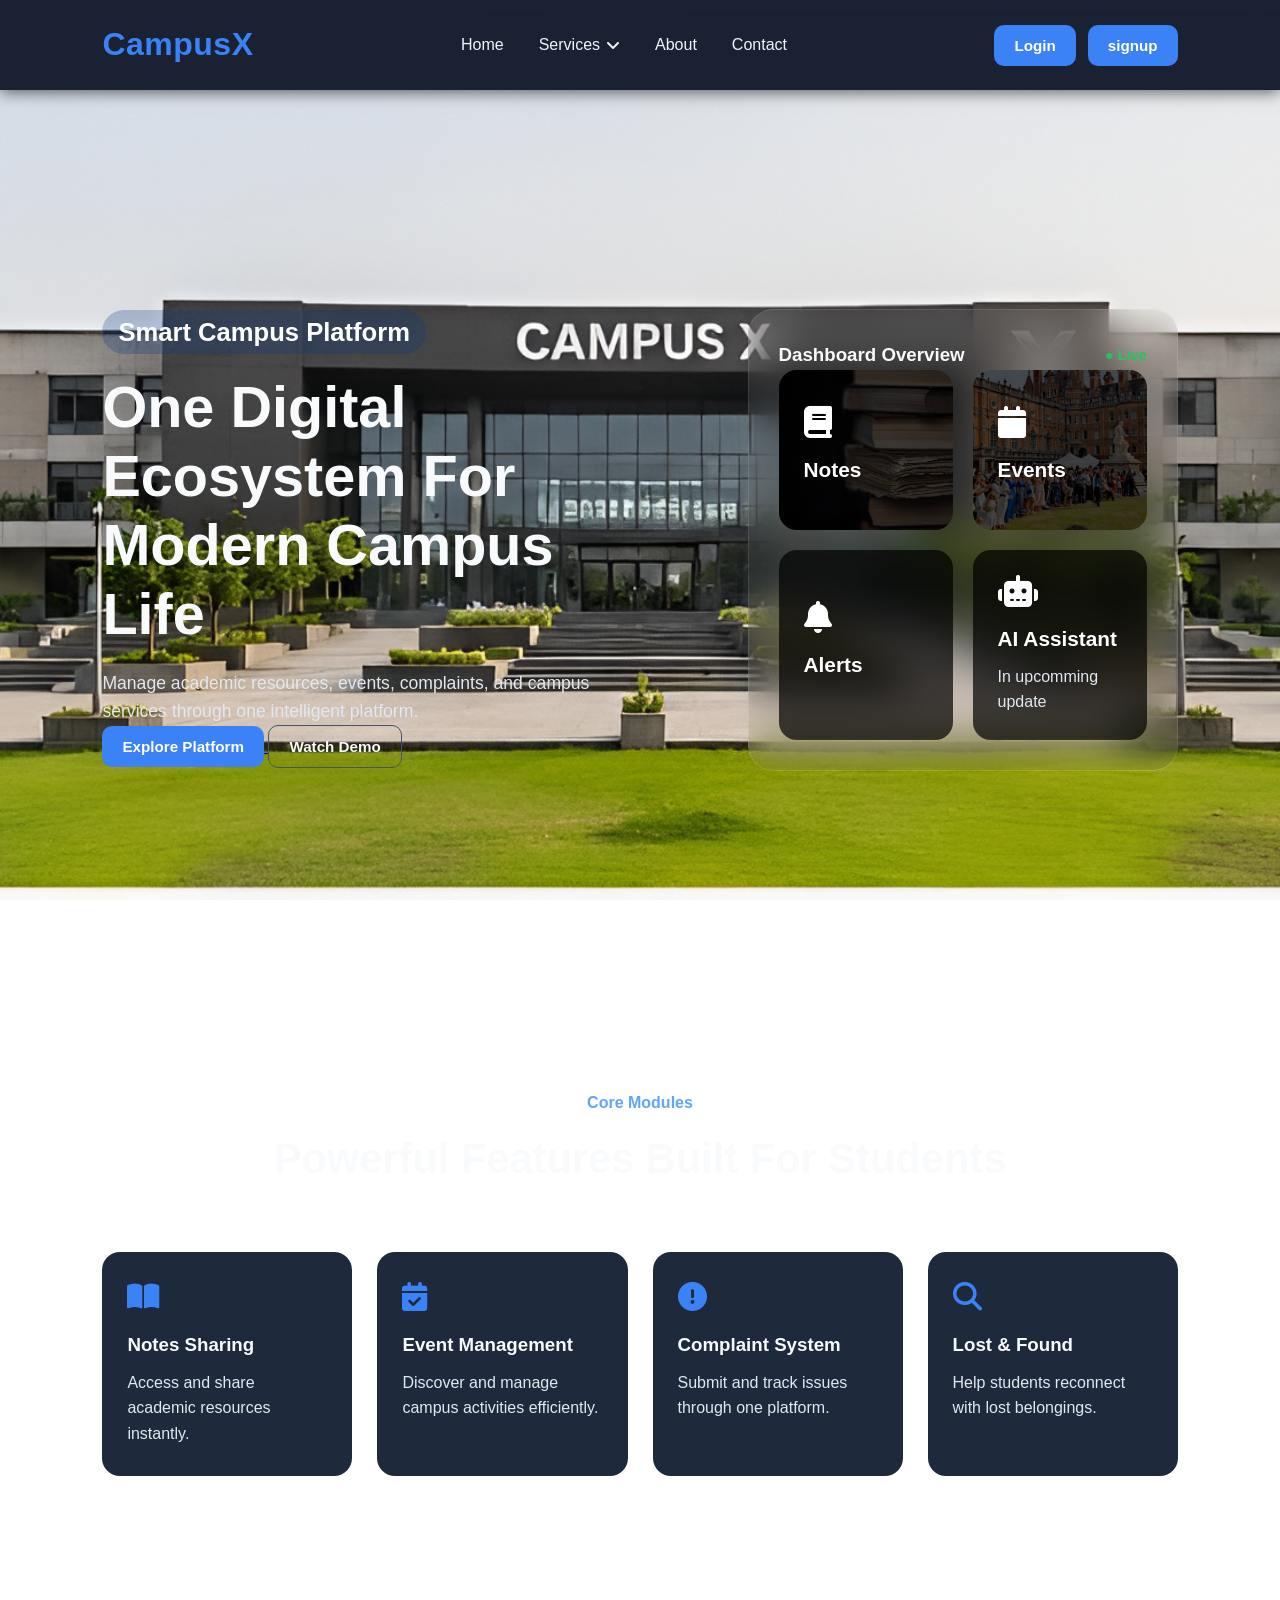
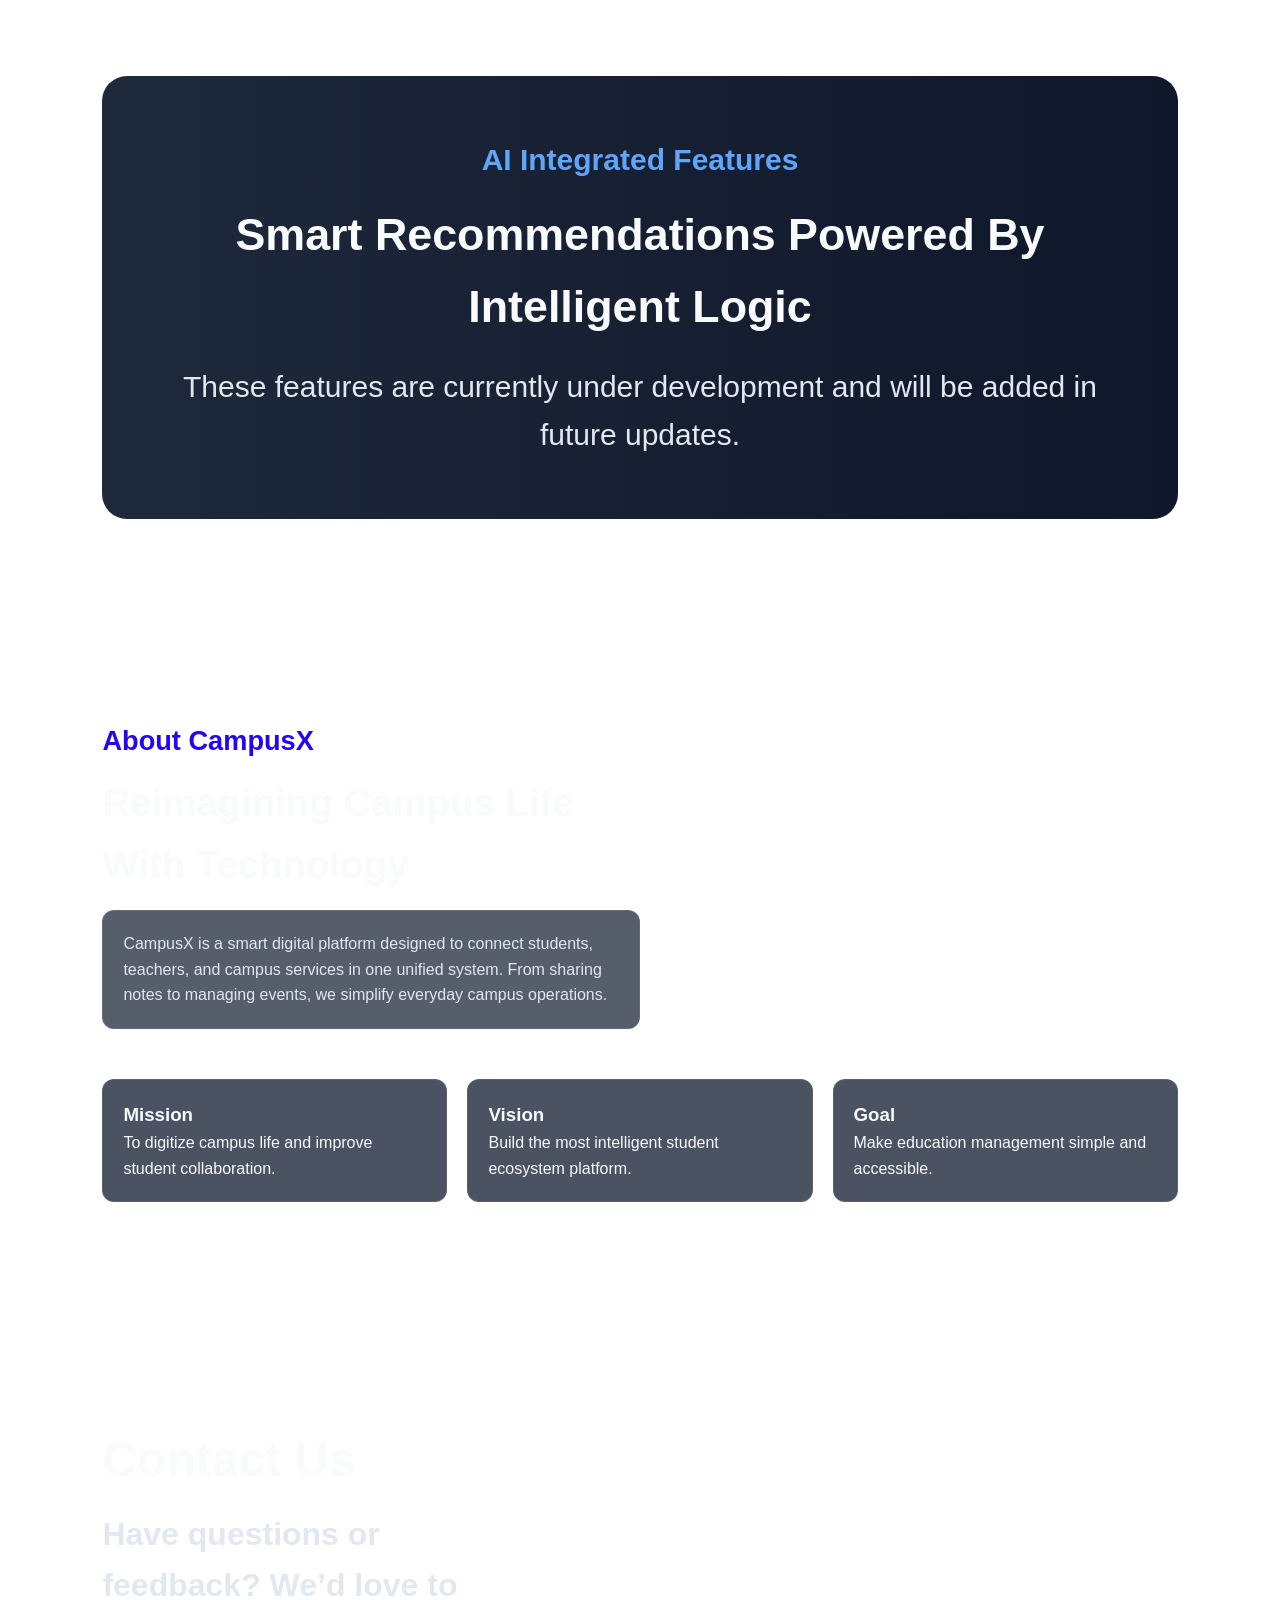
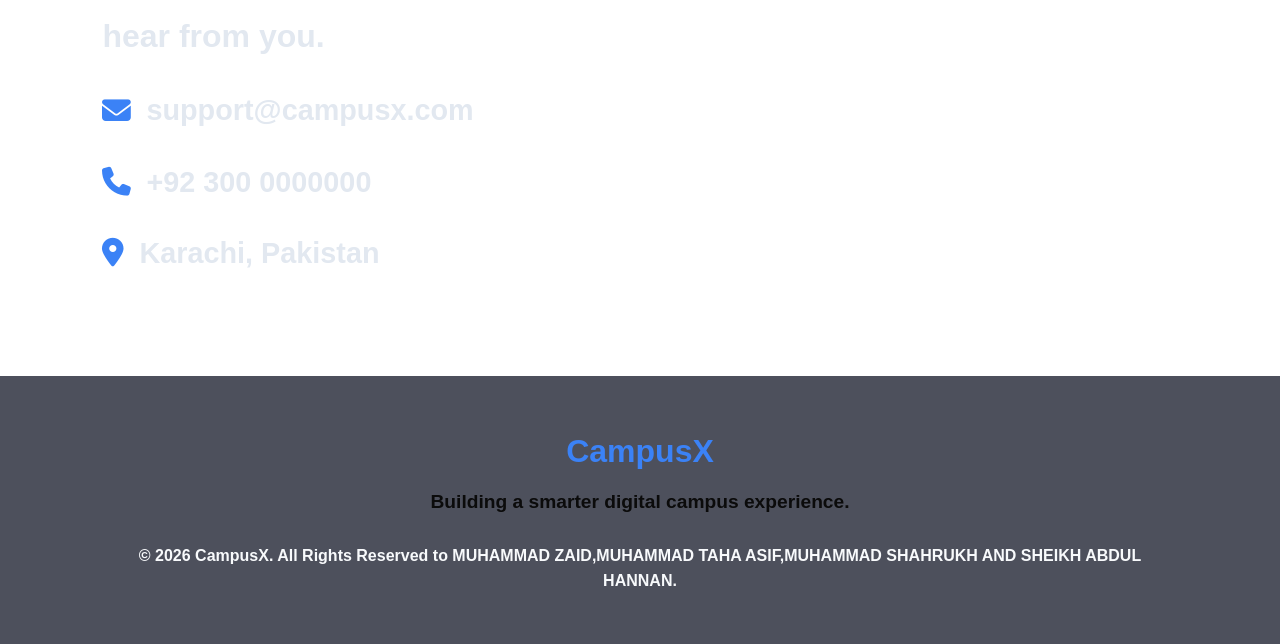
==== commit a06ec558: "Fix HTML encoding issues in index.html" ====
--- a/CampusX/FRONTEND/html/index.html
+++ b/CampusX/FRONTEND/html/index.html
@@ -32,7 +32,7 @@
     <li><a href="complaints.html">Complaints</a></li>
     <li><a href="lostfound.html">Lost & Found</a></li>
     <li><a href="login.html">Login</a></li>
-    <li><a href="notification.html">Notification</a></li>
+    <li><a href="notifications.html">Notification</a></li>
     <li><a href="profile.html">Profile</a></li>
     <li><a href="signup.html">Signup</a></li>
 </ul>
@@ -300,4 +300,4 @@
 
 </body>
 
-</html>+</html>
--- a/CampusX/FRONTEND/css/index.css
+++ b/CampusX/FRONTEND/css/index.css
@@ -179,11 +179,11 @@
 }
 
 .tag {
-    background: rgba(59, 130, 246, 0.25);
-    color: #93c5fd;
+    background: rgba(2, 52, 133, 0.25);
+    color:white;
     padding: 8px 16px;
     border-radius: 30px;
-    font-size: 0.9rem;
+    font-size: 1.6rem;
     font-weight: 600;
 }
 
@@ -526,7 +526,6 @@
 
 .copyright {
     margin-top: 25px;
-    color: #000000;
     font-weight: bold;
 }
 
@@ -583,4 +582,4 @@
     .dashboard-cards {
         grid-template-columns: 1fr;
     }
-}+}
